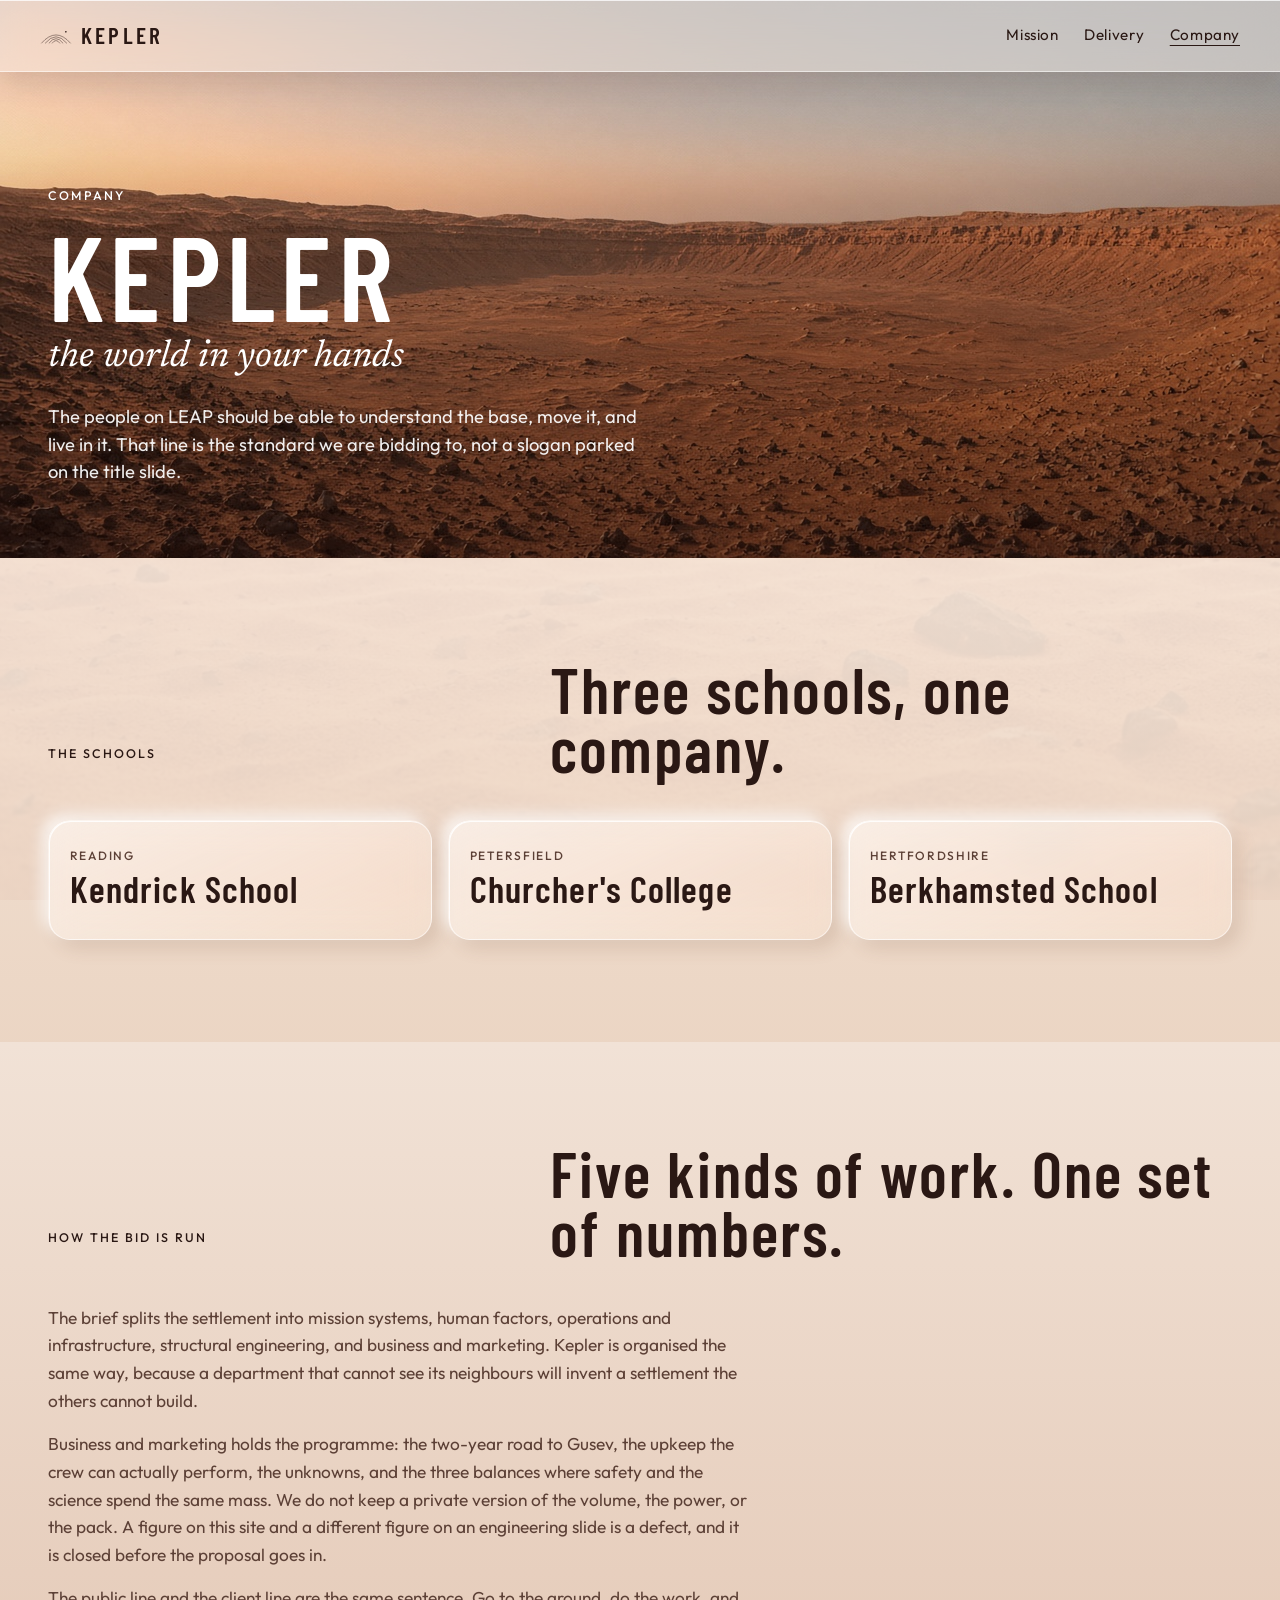
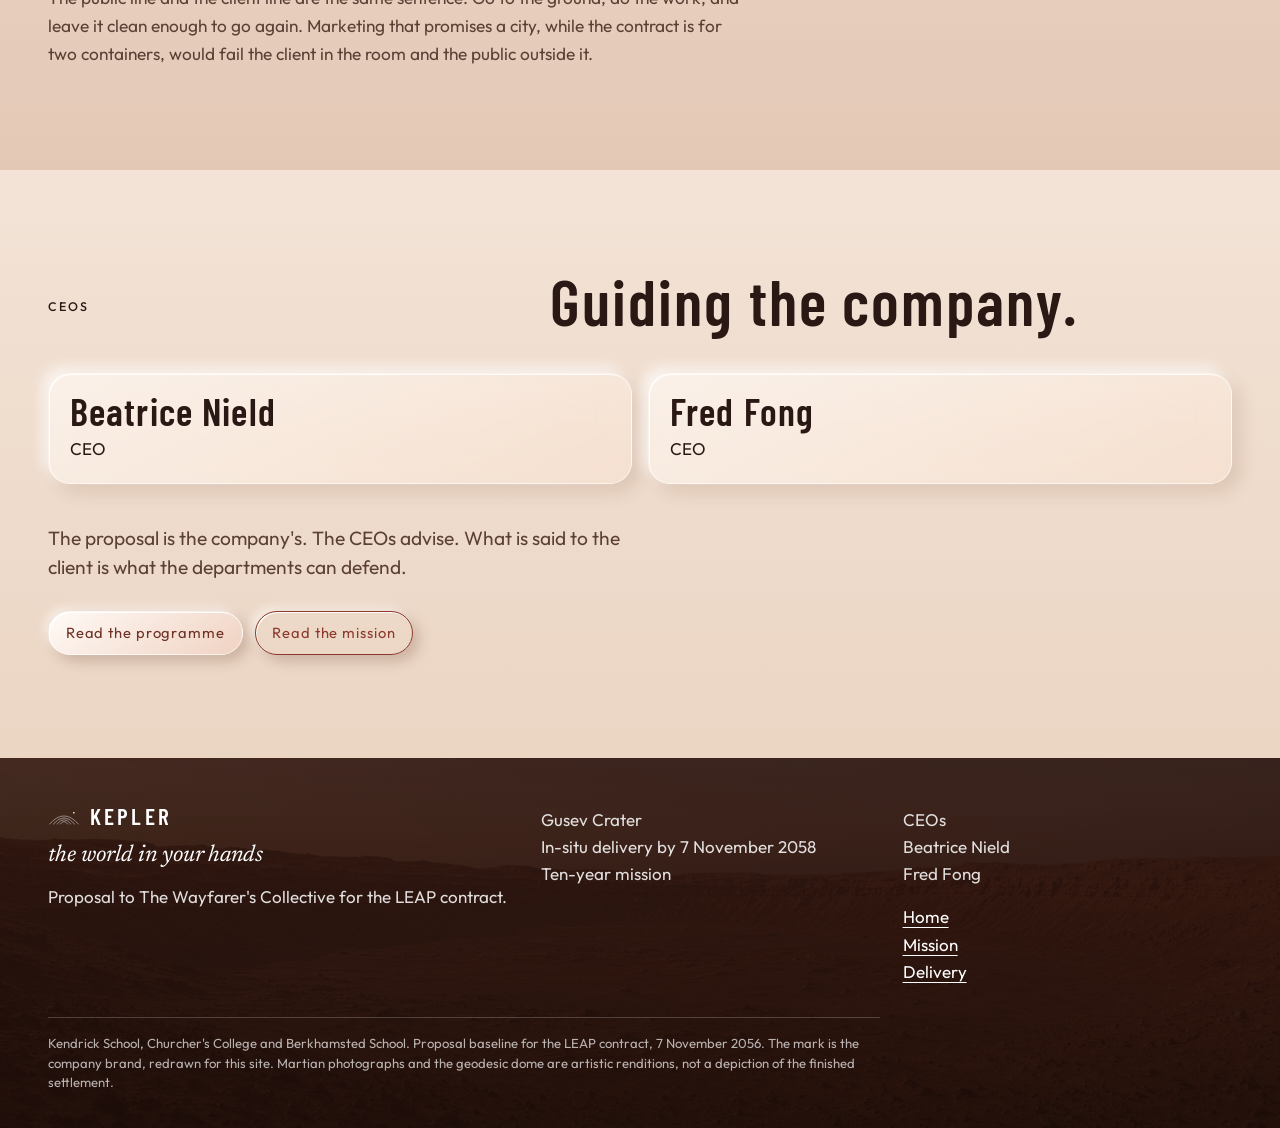
==== company.html @ 8593dd5b "Add the Kepler bid site for the LEAP tender. Gives the company an offline proposal site built around" ====
<!DOCTYPE html>
<html lang="en-GB">
<head>
  <meta charset="utf-8">
  <meta name="viewport" content="width=device-width, initial-scale=1">
  <title>Company — KEPLER</title>
  <meta name="description" content="Kepler is the company of Kendrick School, Churcher's College and Berkhamsted School, bidding for LEAP.">
  <meta name="theme-color" content="#1a4eae">
  <link rel="icon" href="assets/favicon.svg" type="image/svg+xml">
  <link rel="stylesheet" href="css/site.css">
  <link rel="stylesheet" href="css/mars.css">
  <script>document.documentElement.classList.add("js")</script>
</head>
<body>
  <a class="skip" href="#content">Skip to content</a>
  <header class="nav">
    <a class="brand" href="index.html">
      <svg class="mark" viewBox="0 0 120 70" aria-hidden="true">
        <g fill="none" stroke="currentColor" stroke-width="1.7" stroke-linecap="round">
          <path d="M6 64 Q60 2 114 64"/>
          <path d="M20 64 Q60 16 100 64"/>
          <path d="M34 64 Q60 30 86 64"/>
          <path d="M46 64 Q60 44 74 64"/>
        </g>
        <circle cx="97" cy="22" r="3.1" fill="currentColor"/>
      </svg>
      <span class="brand-name">KEPLER</span>
    </a>
    <button class="nav-toggle" type="button" aria-expanded="false" aria-controls="menu">Menu</button>
    <nav class="menu" id="menu" aria-label="Primary">
      <a href="mission.html">Mission</a>
      <a href="delivery.html">Delivery</a>
      <a href="company.html" aria-current="page">Company</a>
    </nav>
  </header>

  <main id="content">
    <section class="sky page-hero">
      <div class="wrap">
        <p class="eyebrow">Company</p>
        <h1>KEPLER</h1>
        <p class="tagline">the world in your hands</p>
        <p class="deck">The people on LEAP should be able to understand the base, move it, and live in it. That line is the standard we are bidding to, not a slogan parked on the title slide.</p>
      </div>
    </section>

    <section class="section">
      <div class="wrap">
        <div class="section-head reveal">
          <p class="eyebrow">The schools</p>
          <h2>Three schools, one company.</h2>
        </div>
        <div class="schools-grid">
          <article class="reveal">
            <p class="kicker">Reading</p>
            <h3>Kendrick School</h3>
          </article>
          <article class="reveal">
            <p class="kicker">Petersfield</p>
            <h3>Churcher's College</h3>
          </article>
          <article class="reveal">
            <p class="kicker">Hertfordshire</p>
            <h3>Berkhamsted School</h3>
          </article>
        </div>
      </div>
    </section>

    <section class="section paper-2">
      <div class="wrap">
        <div class="section-head reveal">
          <p class="eyebrow">How the bid is run</p>
          <h2>Five kinds of work. One set of numbers.</h2>
        </div>
        <div class="prose reveal" style="max-width: 44rem">
          <p>The brief splits the settlement into mission systems, human factors, operations and infrastructure, structural engineering, and business and marketing. Kepler is organised the same way, because a department that cannot see its neighbours will invent a settlement the others cannot build.</p>
          <p>Business and marketing holds the programme: the two-year road to Gusev, the upkeep the crew can actually perform, the unknowns, and the three balances where safety and the science spend the same mass. We do not keep a private version of the volume, the power, or the pack. A figure on this site and a different figure on an engineering slide is a defect, and it is closed before the proposal goes in.</p>
          <p>The public line and the client line are the same sentence. Go to the ground, do the work, and leave it clean enough to go again. Marketing that promises a city, while the contract is for two containers, would fail the client in the room and the public outside it.</p>
        </div>
      </div>
    </section>

    <section class="section">
      <div class="wrap">
        <div class="section-head reveal">
          <p class="eyebrow">CEOs</p>
          <h2>Guiding the company.</h2>
        </div>
        <div class="people">
          <article class="reveal">
            <h3>Beatrice Nield</h3>
            <p>CEO</p>
          </article>
          <article class="reveal">
            <h3>Fred Fong</h3>
            <p>CEO</p>
          </article>
        </div>
        <p class="lede reveal" style="margin-top: 2.5rem; max-width: 38rem">The proposal is the company's. The CEOs advise. What is said to the client is what the departments can defend.</p>
        <div class="hero-actions reveal">
          <a class="btn btn-blue" href="delivery.html">Read the programme</a>
          <a class="btn btn-blue" href="mission.html" style="background: transparent; color: var(--sky-brand); border-color: var(--sky-brand)">Read the mission</a>
        </div>
      </div>
    </section>
  </main>

  <footer class="site-footer">
    <div class="wrap">
      <div class="footer-grid">
        <div>
          <a class="footer-brand" href="index.html">
            <svg class="mark" viewBox="0 0 120 70" aria-hidden="true">
              <g fill="none" stroke="currentColor" stroke-width="1.7" stroke-linecap="round">
                <path d="M6 64 Q60 2 114 64"/>
                <path d="M20 64 Q60 16 100 64"/>
                <path d="M34 64 Q60 30 86 64"/>
                <path d="M46 64 Q60 44 74 64"/>
              </g>
              <circle cx="97" cy="22" r="3.1" fill="currentColor"/>
            </svg>
            <span class="brand-name">KEPLER</span>
          </a>
          <p class="tagline">the world in your hands</p>
          <p>Proposal to The Wayfarer's Collective for the LEAP contract.</p>
        </div>
        <div>
          <p>Gusev Crater<br>In-situ delivery by 7 November 2058<br>Ten-year mission</p>
        </div>
        <div>
          <p>CEOs<br>Beatrice Nield<br>Fred Fong</p>
          <p style="margin-top: 1rem"><a href="index.html">Home</a><br><a href="mission.html">Mission</a><br><a href="delivery.html">Delivery</a></p>
        </div>
      </div>
      <p class="fine">Kendrick School, Churcher's College and Berkhamsted School. Proposal baseline for the LEAP contract, 7 November 2056. The mark is the company brand, redrawn for this site. Martian photographs and the geodesic dome are artistic renditions, not a depiction of the finished settlement.</p>
    </div>
  </footer>
  <script src="js/site.js"></script>
</body>
</html>
---- css/site.css ----
@font-face {
  font-family: "Barlow Condensed";
  font-style: normal;
  font-weight: 500;
  font-display: swap;
  src: url("../assets/fonts/HTxwL3I-JCGChYJ8VI-L6OO_au7B4-Lwz3bWuQ.woff2") format("woff2");
}

@font-face {
  font-family: "Barlow Condensed";
  font-style: normal;
  font-weight: 600;
  font-display: swap;
  src: url("../assets/fonts/HTxwL3I-JCGChYJ8VI-L6OO_au7B4873z3bWuQ.woff2") format("woff2");
}

@font-face {
  font-family: "Newsreader";
  font-style: italic;
  font-weight: 400 500;
  font-display: swap;
  src: url("../assets/fonts/cY9XfjOCX1hbuyalUrK439vogqC9yFZCYg7oRZaLFYYzbA.woff2") format("woff2");
}

@font-face {
  font-family: "Outfit";
  font-style: normal;
  font-weight: 300 600;
  font-display: swap;
  src: url("../assets/fonts/QGYvz_MVcBeNP4NJtEtq.woff2") format("woff2");
}

:root {
  --sky-deep: #143f8f;
  --sky-brand: #1a4eae;
  --ink: #142033;
  --muted: #44566c;
  --paper: #f3f6fb;
  --paper-2: #e7eef8;
  --line: #d4deea;
  --sand: #8d6238;
  --white: #fff;
  --nav: 4.5rem;
  --wide: 74rem;
  --measure: 40rem;
  --gutter: clamp(1.25rem, 4vw, 2.5rem);
}

*,
*::before,
*::after {
  box-sizing: border-box;
}

html {
  scroll-behavior: smooth;
}

body {
  margin: 0;
  background: var(--paper);
  color: var(--ink);
  font-family: "Outfit", "Segoe UI", sans-serif;
  font-weight: 400;
  font-size: 1.0625rem;
  line-height: 1.6;
  text-rendering: optimizeLegibility;
}

body.nav-open {
  overflow: hidden;
}

img,
svg {
  display: block;
  max-width: 100%;
}

a {
  color: inherit;
  text-decoration-thickness: 1px;
  text-underline-offset: 0.22em;
}

a:hover {
  text-decoration: none;
}

:focus-visible {
  outline: 2px solid currentColor;
  outline-offset: 3px;
}

::selection {
  background: var(--sky-brand);
  color: var(--white);
}

.skip {
  position: absolute;
  left: 1rem;
  top: -4rem;
  z-index: 20;
  background: var(--white);
  color: var(--ink);
  padding: 0.6rem 0.9rem;
}

.skip:focus {
  top: 0.8rem;
}

h1,
h2,
h3,
.when,
.num,
.brand-name,
.stat b {
  font-family: "Barlow Condensed", "Arial Narrow", sans-serif;
  font-weight: 600;
  letter-spacing: 0.03em;
  line-height: 0.92;
}

h1,
h2,
h3 {
  margin: 0;
  font-weight: 600;
}

p {
  margin: 0;
}

.wrap {
  width: min(var(--wide), calc(100% - var(--gutter) * 2));
  margin-inline: auto;
}

.measure {
  max-width: var(--measure);
}

.eyebrow {
  margin: 0 0 0.9rem;
  font-size: 0.78rem;
  font-weight: 500;
  letter-spacing: 0.16em;
  text-transform: uppercase;
}

.lede {
  font-size: 1.2rem;
  line-height: 1.5;
  color: var(--muted);
}

.tagline {
  margin: 0.35rem 0 0;
  font-family: "Newsreader", Georgia, serif;
  font-style: italic;
  font-weight: 400;
  letter-spacing: 0;
  line-height: 1.15;
}

.nav {
  position: fixed;
  inset: 0 0 auto;
  z-index: 10;
  display: flex;
  align-items: center;
  justify-content: space-between;
  height: var(--nav);
  padding-inline: var(--gutter);
  color: var(--white);
  transition: background 0.2s ease, color 0.2s ease, border-color 0.2s ease;
}

.nav.is-scrolled {
  color: var(--ink);
  background: rgba(243, 246, 251, 0.94);
  border-bottom: 1px solid var(--line);
  backdrop-filter: blur(14px);
}

.brand {
  display: flex;
  align-items: center;
  gap: 0.55rem;
  text-decoration: none;
  position: relative;
  z-index: 12;
}

.brand-name {
  font-size: 1.45rem;
  letter-spacing: 0.14em;
}

.mark {
  width: 2rem;
  height: auto;
}

.menu {
  display: flex;
  align-items: center;
  gap: 1.6rem;
}

.menu a {
  text-decoration: none;
  font-size: 0.95rem;
  letter-spacing: 0.04em;
}

.menu a[aria-current="page"] {
  text-decoration: underline;
  text-underline-offset: 0.35em;
}

.nav-toggle {
  display: none;
  position: relative;
  z-index: 12;
  border: 1px solid currentColor;
  background: transparent;
  color: inherit;
  font: inherit;
  letter-spacing: 0.12em;
  text-transform: uppercase;
  font-size: 0.72rem;
  padding: 0.45rem 0.7rem;
  cursor: pointer;
}

.sky {
  position: relative;
  color: var(--white);
  background:
    radial-gradient(ellipse 42% 26% at 16% 18%, rgba(255, 255, 255, 0.34), transparent 70%),
    radial-gradient(ellipse 34% 20% at 78% 12%, rgba(255, 255, 255, 0.16), transparent 72%),
    linear-gradient(180deg, rgba(10, 32, 84, 0.42), transparent 7.5rem),
    linear-gradient(180deg, #6d9ae4 0%, #3d74d4 26%, #1e56b8 58%, #1a4eae 80%, #12367e 100%);
  overflow: hidden;
}

.sky .wrap {
  position: relative;
  z-index: 1;
}

.hero {
  min-height: 100vh;
  display: flex;
  flex-direction: column;
  justify-content: flex-end;
  padding: calc(var(--nav) + 8vh) 0 7vh;
}

.page-hero {
  min-height: 62vh;
  display: flex;
  flex-direction: column;
  justify-content: flex-end;
  padding: calc(var(--nav) + 6vh) 0 4.5rem;
}

.hero-mark {
  width: min(9rem, 28vw);
  margin-bottom: 0.8rem;
}

.hero h1,
.page-hero h1 {
  font-size: clamp(4.6rem, 16vw, 10.4rem);
  letter-spacing: 0.045em;
}

.page-hero h1 {
  font-size: clamp(3.6rem, 10vw, 7.4rem);
  max-width: 14ch;
}

.hero .tagline,
.page-hero .tagline {
  font-size: clamp(1.55rem, 3vw, 2.35rem);
  margin-top: 0.4rem;
}

.deck {
  max-width: 38rem;
  margin-top: 1.5rem;
  font-size: 1.15rem;
  line-height: 1.5;
  color: rgba(255, 255, 255, 0.92);
}

.schools {
  margin-top: 2.2rem;
  font-size: 0.82rem;
  letter-spacing: 0.12em;
  text-transform: uppercase;
  color: rgba(255, 255, 255, 0.82);
}

.hero-actions {
  display: flex;
  flex-wrap: wrap;
  gap: 0.75rem;
  margin-top: 1.8rem;
}

.btn {
  display: inline-flex;
  align-items: center;
  min-height: 2.8rem;
  padding: 0.55rem 1.05rem;
  text-decoration: none;
  letter-spacing: 0.06em;
  font-size: 0.92rem;
  border: 1px solid transparent;
}

.btn-white {
  background: var(--white);
  color: var(--sky-brand);
}

.btn-white:hover {
  background: #e7eef8;
}

.btn-ghost {
  border-color: rgba(255, 255, 255, 0.7);
  color: var(--white);
}

.btn-ghost:hover {
  background: rgba(255, 255, 255, 0.1);
}

.btn-blue {
  background: var(--sky-brand);
  color: var(--white);
}

.btn-blue:hover {
  background: var(--sky-deep);
}

.watermark {
  position: absolute;
  right: -8vw;
  bottom: -12vh;
  z-index: 0;
  width: min(58vw, 680px);
  opacity: 0.16;
  pointer-events: none;
}

.band-copy {
  max-width: 40rem;
}

.band-copy h2 {
  max-width: 16ch;
  margin-bottom: 1.1rem;
}

.section {
  padding: clamp(4rem, 8vw, 6.5rem) 0;
}

.section-head {
  display: grid;
  grid-template-columns: minmax(0, 0.8fr) minmax(0, 1.2fr);
  gap: 2rem 3rem;
  align-items: end;
  margin-bottom: 2.6rem;
}

.section h2 {
  font-size: clamp(2.6rem, 5vw, 4.4rem);
}

.split {
  display: grid;
  grid-template-columns: 1fr 1fr;
  gap: 0;
  border-top: 1px solid var(--line);
}

.split article {
  padding: 1.6rem 1.6rem 0.2rem 0;
}

.split article + article {
  padding-left: 1.6rem;
  border-left: 1px solid var(--line);
}

.split h3 {
  font-size: 2rem;
  margin-bottom: 0.7rem;
}

.stats {
  display: grid;
  grid-template-columns: repeat(3, 1fr);
  border-top: 1px solid var(--line);
  border-bottom: 1px solid var(--line);
}

.stat {
  padding: 1.4rem 1.2rem 1.5rem 0;
}

.stat + .stat {
  padding-left: 1.2rem;
  border-left: 1px solid var(--line);
}

.stat b {
  display: block;
  font-size: clamp(3rem, 6vw, 4.6rem);
  color: var(--sky-brand);
  margin-bottom: 0.35rem;
}

.stat span {
  display: block;
  color: var(--muted);
  max-width: 16rem;
}

.promises {
  display: grid;
  grid-template-columns: 1fr 1fr;
  gap: 0 3rem;
}

.promise {
  padding: 1.35rem 0 1.45rem;
  border-top: 1px solid var(--line);
}

.promise h3 {
  font-size: 1.85rem;
  margin-bottom: 0.45rem;
}

.promise p {
  color: var(--muted);
  max-width: 36rem;
}

.band {
  background: var(--sky-deep);
  color: var(--white);
}

.band .lede,
.band p {
  color: rgba(255, 255, 255, 0.88);
}

.band .section-head h2 {
  max-width: none;
}

.link-row {
  display: flex;
  flex-wrap: wrap;
  gap: 1.5rem 2rem;
  margin-top: 1.4rem;
}

.link-row a {
  color: var(--white);
}

.paper-2 {
  background: var(--paper-2);
}

.prose {
  display: grid;
  gap: 1rem;
  color: var(--muted);
  font-size: 1.08rem;
}

.prose strong {
  color: var(--ink);
  font-weight: 500;
}

.blocks {
  display: grid;
  gap: 0;
}

.block {
  display: grid;
  grid-template-columns: 9rem 1fr;
  gap: 1.5rem;
  padding: 1.5rem 0;
  border-top: 1px solid var(--line);
}

.block h3 {
  font-size: 1.7rem;
}

.block p + p {
  margin-top: 0.7rem;
}

.kicker {
  color: var(--sky-brand);
  letter-spacing: 0.14em;
  text-transform: uppercase;
  font-size: 0.75rem;
  font-weight: 500;
  padding-top: 0.35rem;
}

.specs {
  display: grid;
  grid-template-columns: 1fr 1fr;
  gap: 0 2rem;
  margin-top: 1.5rem;
}

.spec {
  display: grid;
  grid-template-columns: 9.5rem 1fr;
  gap: 0.8rem;
  padding: 0.85rem 0;
  border-top: 1px solid rgba(255, 255, 255, 0.22);
  font-size: 0.98rem;
}

.spec b {
  font-weight: 500;
}

.objectives {
  display: grid;
  grid-template-columns: 1fr 1fr;
  gap: 2rem;
}

.objective {
  padding-top: 1.2rem;
  border-top: 1px solid var(--line);
}

.objective .num {
  font-size: 2.4rem;
  color: var(--sky-brand);
}

.objective h3 {
  font-size: 2.1rem;
  margin: 0.4rem 0 0.8rem;
}

.objective p + p {
  margin-top: 0.75rem;
}

.jump {
  display: flex;
  flex-wrap: wrap;
  gap: 0.6rem 1.2rem;
  margin-top: 1.6rem;
}

.jump a {
  color: var(--white);
  letter-spacing: 0.08em;
  text-transform: uppercase;
  font-size: 0.78rem;
  text-decoration: none;
  border-bottom: 1px solid rgba(255, 255, 255, 0.45);
  padding-bottom: 0.15rem;
}

.note {
  margin-top: 1.2rem;
  max-width: 40rem;
  color: var(--sand);
  font-size: 0.98rem;
}

.timeline {
  list-style: none;
  margin: 0;
  padding: 0;
}

.timeline li {
  display: grid;
  grid-template-columns: 8.5rem 1fr;
  gap: 1.2rem;
  padding: 1.5rem 0;
  border-top: 1px solid var(--line);
}

.when {
  font-size: clamp(2.4rem, 4vw, 3.3rem);
  color: var(--sky-brand);
}

.timeline h3 {
  font-size: 2rem;
  margin-bottom: 0.45rem;
}

.timeline p {
  color: var(--muted);
  max-width: 42rem;
}

.tasks {
  display: grid;
  grid-template-columns: 1fr 1fr;
  gap: 0 2.5rem;
}

.tasks article {
  padding: 1.15rem 0;
  border-top: 1px solid var(--line);
}

.tasks h3 {
  font-size: 1.55rem;
  margin-bottom: 0.35rem;
}

.tasks p {
  color: var(--muted);
}

.risks {
  display: grid;
  gap: 0;
}

.risk {
  display: grid;
  grid-template-columns: minmax(0, 0.9fr) minmax(0, 1fr) minmax(0, 1fr);
  gap: 1rem 1.5rem;
  padding: 1.15rem 0;
  border-top: 1px solid var(--line);
}

.risk h3 {
  font-size: 1.55rem;
}

.risk p {
  margin: 0;
  color: var(--muted);
}

.risk span {
  display: block;
  margin-bottom: 0.25rem;
  color: var(--sand);
  font-size: 0.72rem;
  letter-spacing: 0.14em;
  text-transform: uppercase;
}

.balances {
  display: grid;
  gap: 2.2rem;
}

.balance {
  display: grid;
  grid-template-columns: 6rem 1fr;
  gap: 1rem 1.4rem;
  padding-top: 1.4rem;
  border-top: 1px solid var(--line);
}

.balance .num {
  font-size: 3rem;
  color: var(--sky-brand);
}

.kind {
  grid-column: 2;
  margin: 0;
  color: var(--sand);
  letter-spacing: 0.14em;
  text-transform: uppercase;
  font-size: 0.75rem;
}

.balance h3 {
  grid-column: 2;
  font-size: clamp(1.8rem, 3vw, 2.5rem);
  max-width: 22ch;
  margin-bottom: 0.7rem;
}

.balance p:last-child {
  grid-column: 2;
  max-width: 42rem;
  color: var(--muted);
}

.schools-grid {
  display: grid;
  grid-template-columns: repeat(3, 1fr);
  gap: 0;
  border-top: 1px solid var(--line);
}

.schools-grid article {
  padding: 1.4rem 1.4rem 0.4rem 0;
}

.schools-grid article + article {
  padding-left: 1.4rem;
  border-left: 1px solid var(--line);
}

.schools-grid h3 {
  font-size: 2.3rem;
  margin: 0.4rem 0 0.7rem;
}

.schools-grid p {
  color: var(--muted);
}

.people {
  display: grid;
  grid-template-columns: 1fr 1fr;
  gap: 1.5rem 2rem;
  border-top: 1px solid var(--line);
}

.people article {
  padding-top: 1.2rem;
}

.people h3 {
  font-size: 2.4rem;
  margin-bottom: 0.35rem;
}

.refs {
  list-style: none;
  margin: 0;
  padding: 0;
  color: var(--muted);
  font-size: 0.95rem;
}

.refs li {
  padding: 0.75rem 0;
  border-top: 1px solid var(--line);
}

.site-footer {
  background: var(--sky-deep);
  color: rgba(255, 255, 255, 0.86);
  padding: 3rem 0 2.2rem;
}

.footer-brand {
  display: flex;
  align-items: center;
  gap: 0.6rem;
  color: var(--white);
  text-decoration: none;
  margin-bottom: 1rem;
}

.footer-grid {
  display: grid;
  grid-template-columns: 1.4fr 1fr 1fr;
  gap: 1.5rem 2rem;
}

.site-footer .tagline {
  color: var(--white);
  font-size: 1.45rem;
  margin-bottom: 0.8rem;
}

.site-footer a {
  color: var(--white);
}

.fine {
  margin-top: 2rem;
  padding-top: 1rem;
  border-top: 1px solid rgba(255, 255, 255, 0.2);
  font-size: 0.82rem;
  line-height: 1.5;
  color: rgba(255, 255, 255, 0.68);
  max-width: 52rem;
}

.js .reveal {
  opacity: 0;
  transform: translateY(12px);
  transition: opacity 0.6s ease, transform 0.6s ease;
}

.js .reveal.is-in {
  opacity: 1;
  transform: none;
}

@media (max-width: 900px) {
  .section-head,
  .split,
  .stats,
  .promises,
  .objectives,
  .tasks,
  .risk,
  .schools-grid,
  .people,
  .footer-grid,
  .specs,
  .block,
  .balance,
  .timeline li {
    grid-template-columns: 1fr;
  }

  .split article + article,
  .stat + .stat,
  .schools-grid article + article {
    border-left: 0;
    padding-left: 0;
  }

  .kind,
  .balance h3,
  .balance p:last-child {
    grid-column: 1;
  }

  .balance {
    gap: 0.4rem;
  }
}

@media (max-width: 760px) {
  .nav-toggle {
    display: inline-flex;
  }

  .menu {
    position: fixed;
    inset: 0;
    z-index: 11;
    display: flex;
    flex-direction: column;
    justify-content: flex-end;
    gap: 0.4rem;
    padding: 2rem var(--gutter) 12vh;
    background: #12367e;
    transform: translateY(-102%);
  }

  body.nav-open .menu {
    transform: none;
  }

  .menu a {
    font-family: "Barlow Condensed", sans-serif;
    font-size: 3.2rem;
    font-weight: 600;
    letter-spacing: 0.04em;
    color: var(--white);
  }

  .hero,
  .page-hero {
    min-height: 92vh;
  }

  .stats,
  .promises,
  .objectives,
  .tasks,
  .schools-grid {
    grid-template-columns: 1fr;
  }
}

@media (prefers-reduced-motion: reduce) {
  html {
    scroll-behavior: auto;
  }

  .js .reveal,
  .menu {
    opacity: 1;
    transform: none;
    transition: none;
  }
}

@media print {
  .nav,
  .hero-actions,
  .jump,
  .watermark {
    display: none;
  }

  .sky {
    background: white;
    color: black;
    min-height: 0;
  }

  .hero,
  .page-hero {
    min-height: 0;
    padding: 1rem 0;
  }

  .deck,
  .schools,
  .stat b,
  .when,
  .num,
  .kicker {
    color: black;
  }

  body {
    background: white;
  }
}
---- css/mars.css ----
:root {
  --ink: #2a1814;
  --muted: #5c4036;
  --paper: #f3e4d8;
  --paper-2: #ead3c3;
  --line: rgba(90, 48, 32, 0.16);
  --sand: #8a4a32;
  --sky-brand: #8d3a2c;
  --sky-deep: #3a2018;
  --white: #fff;
}

body {
  color: var(--ink);
  background-color: #e7d2c2;
  background-image: linear-gradient(180deg, rgba(255, 244, 236, 0.55), rgba(232, 208, 190, 0.72)),
    url("../assets/mars-dust.jpg");
  background-size: cover;
  background-attachment: fixed;
}

.nav {
  color: #2a1814;
  background: rgba(255, 246, 240, 0.46);
  border-bottom: 1px solid rgba(255, 255, 255, 0.55);
  backdrop-filter: blur(18px) saturate(1.35);
  box-shadow:
    0 10px 28px rgba(80, 36, 18, 0.12),
    inset 0 1px 0 rgba(255, 255, 255, 0.75);
}

.nav.is-scrolled {
  color: #2a1814;
  background: rgba(255, 246, 240, 0.72);
}

.sky.hero,
.sky.page-hero {
  background:
    linear-gradient(180deg, rgba(255, 236, 220, 0.18) 0%, rgba(40, 16, 10, 0.05) 28%, rgba(32, 12, 8, 0.55) 100%),
    url("../assets/mars-plain.jpg") center 42% / cover no-repeat;
}

.sky.hero {
  background:
    linear-gradient(100deg, rgba(32, 12, 8, 0.78) 0%, rgba(32, 12, 8, 0.42) 34%, rgba(32, 12, 8, 0.08) 58%),
    url("../assets/mars-dome.jpg") 72% center / cover no-repeat;
}

.sky.hero .hero-grid {
  max-width: var(--wide);
}

.hero-grid > div {
  max-width: 34rem;
}

.glass-dome {
  margin: 1.4rem 0 0;
  max-width: 15rem;
  padding: 0.7rem 0.75rem 0.6rem;
  border-radius: 32px;
  background: linear-gradient(160deg, rgba(42, 16, 10, 0.42), rgba(255, 228, 206, 0.12));
  border: 1px solid rgba(255, 255, 255, 0.48);
  backdrop-filter: blur(18px) saturate(1.45);
  box-shadow:
    16px 18px 40px rgba(40, 12, 8, 0.32),
    -8px -8px 22px rgba(255, 214, 186, 0.16),
    inset 1px 1px 0 rgba(255, 255, 255, 0.55);
}

.glass-dome img {
  width: 100%;
  height: auto;
}

.glass-dome figcaption,
.frame figcaption {
  margin-top: 0.55rem;
  font-size: 0.78rem;
  letter-spacing: 0.08em;
  text-transform: uppercase;
}

.glass-dome figcaption {
  color: rgba(255, 248, 242, 0.88);
}

.section {
  background: linear-gradient(180deg, rgba(246, 232, 220, 0.78), rgba(236, 214, 196, 0.84));
}

.paper-2 {
  background: linear-gradient(180deg, rgba(255, 248, 242, 0.42), rgba(226, 196, 176, 0.72));
}

.band {
  background:
    linear-gradient(90deg, rgba(42, 18, 12, 0.78), rgba(42, 18, 12, 0.42)),
    url("../assets/mars-dust.jpg") center / cover no-repeat;
}

.band-copy {
  padding: 1.6rem 1.5rem 1.4rem;
  border-radius: 28px;
  background: rgba(255, 248, 242, 0.12);
  border: 1px solid rgba(255, 255, 255, 0.34);
  backdrop-filter: blur(16px) saturate(1.3);
  box-shadow:
    14px 16px 36px rgba(30, 10, 6, 0.28),
    inset 1px 1px 0 rgba(255, 255, 255, 0.4);
}

.stats,
.promises,
.split,
.tasks,
.objectives,
.schools-grid,
.people,
.specs {
  gap: 1rem;
  border: 0;
}

.stat,
.stat + .stat,
.promise,
.split article,
.split article + article,
.tasks article,
.objective,
.schools-grid article,
.schools-grid article + article,
.people article,
.block,
.timeline li,
.risk,
.balance,
.refs li {
  border: 1px solid rgba(255, 255, 255, 0.55);
  border-radius: 22px;
  background: linear-gradient(155deg, rgba(255, 252, 249, 0.62), rgba(255, 236, 224, 0.28));
  backdrop-filter: blur(14px) saturate(1.2);
  box-shadow:
    8px 8px 18px rgba(120, 72, 48, 0.16),
    -6px -6px 14px rgba(255, 255, 255, 0.72),
    inset 1px 1px 0 rgba(255, 255, 255, 0.85);
}

.stat,
.promise,
.split article,
.tasks article,
.objective,
.schools-grid article,
.people article {
  padding: 1.25rem 1.3rem 1.35rem;
}

.stat + .stat,
.split article + article,
.schools-grid article + article {
  padding-left: 1.3rem;
  border-left: 1px solid rgba(255, 255, 255, 0.55);
}

.timeline li,
.risk,
.balance,
.block,
.refs li {
  padding: 1.15rem 1.2rem;
  margin-bottom: 0.85rem;
}

.specs .spec {
  border: 0;
  border-radius: 16px;
  background: rgba(255, 248, 242, 0.12);
  padding: 0.85rem 0.9rem;
  box-shadow: inset 1px 1px 0 rgba(255, 255, 255, 0.28);
}

.btn {
  border-radius: 999px;
  border: 1px solid rgba(255, 255, 255, 0.55);
}

.btn-white,
.btn-blue {
  background: linear-gradient(145deg, #fffaf6, #f0d2c2);
  color: #6e3226;
  box-shadow:
    6px 6px 14px rgba(80, 36, 18, 0.22),
    -4px -4px 10px rgba(255, 255, 255, 0.55),
    inset 1px 1px 0 #fff;
}

.btn-white:hover,
.btn-blue:hover {
  background: linear-gradient(145deg, #fff, #e7c3b0);
}

.btn-ghost {
  background: rgba(255, 248, 242, 0.12);
  color: #fff;
  box-shadow:
    6px 6px 16px rgba(30, 8, 4, 0.28),
    inset 1px 1px 0 rgba(255, 255, 255, 0.4);
}

.shell-grid {
  display: grid;
  grid-template-columns: minmax(0, 1.15fr) minmax(0, 0.85fr);
  gap: 2rem 2.5rem;
  align-items: center;
}

.frame {
  margin: 0;
  padding: 0.75rem;
  border-radius: 30px;
  background: linear-gradient(150deg, rgba(255, 252, 249, 0.82), rgba(236, 208, 188, 0.5));
  border: 1px solid rgba(255, 255, 255, 0.7);
  box-shadow:
    12px 14px 28px rgba(110, 64, 40, 0.2),
    -8px -8px 18px rgba(255, 255, 255, 0.75),
    inset 1px 1px 0 #fff;
}

.frame img {
  width: 100%;
  height: auto;
  aspect-ratio: 16 / 10;
  object-fit: cover;
  border-radius: 22px;
}

.frame figcaption {
  color: #5c4036;
  letter-spacing: 0.02em;
  text-transform: none;
  font-size: 0.92rem;
  line-height: 1.45;
}

.dome-inline {
  width: min(100%, 16rem);
  margin-top: 1.2rem;
  padding: 0.6rem 0.8rem 0.4rem;
  border-radius: 24px;
  background: linear-gradient(160deg, rgba(255, 252, 249, 0.7), rgba(232, 196, 176, 0.35));
  box-shadow:
    8px 8px 16px rgba(120, 72, 48, 0.16),
    -5px -5px 12px rgba(255, 255, 255, 0.8),
    inset 1px 1px 0 #fff;
}

.dome-inline img {
  width: 100%;
  height: auto;
  filter: invert(22%) sepia(18%) saturate(1200%) hue-rotate(330deg);
}

.site-footer {
  background:
    linear-gradient(180deg, rgba(42, 18, 12, 0.88), rgba(28, 12, 8, 0.94)),
    url("../assets/mars-plain.jpg") center / cover;
}

@media (max-width: 900px) {
  .hero-grid,
  .shell-grid {
    grid-template-columns: 1fr;
  }
}

@media (max-width: 760px) {
  .menu {
    background: rgba(42, 18, 12, 0.9);
    backdrop-filter: blur(18px) saturate(1.2);
  }
}

@media print {
  .sky.hero,
  .sky.page-hero,
  .band,
  body {
    background: white;
  }
}
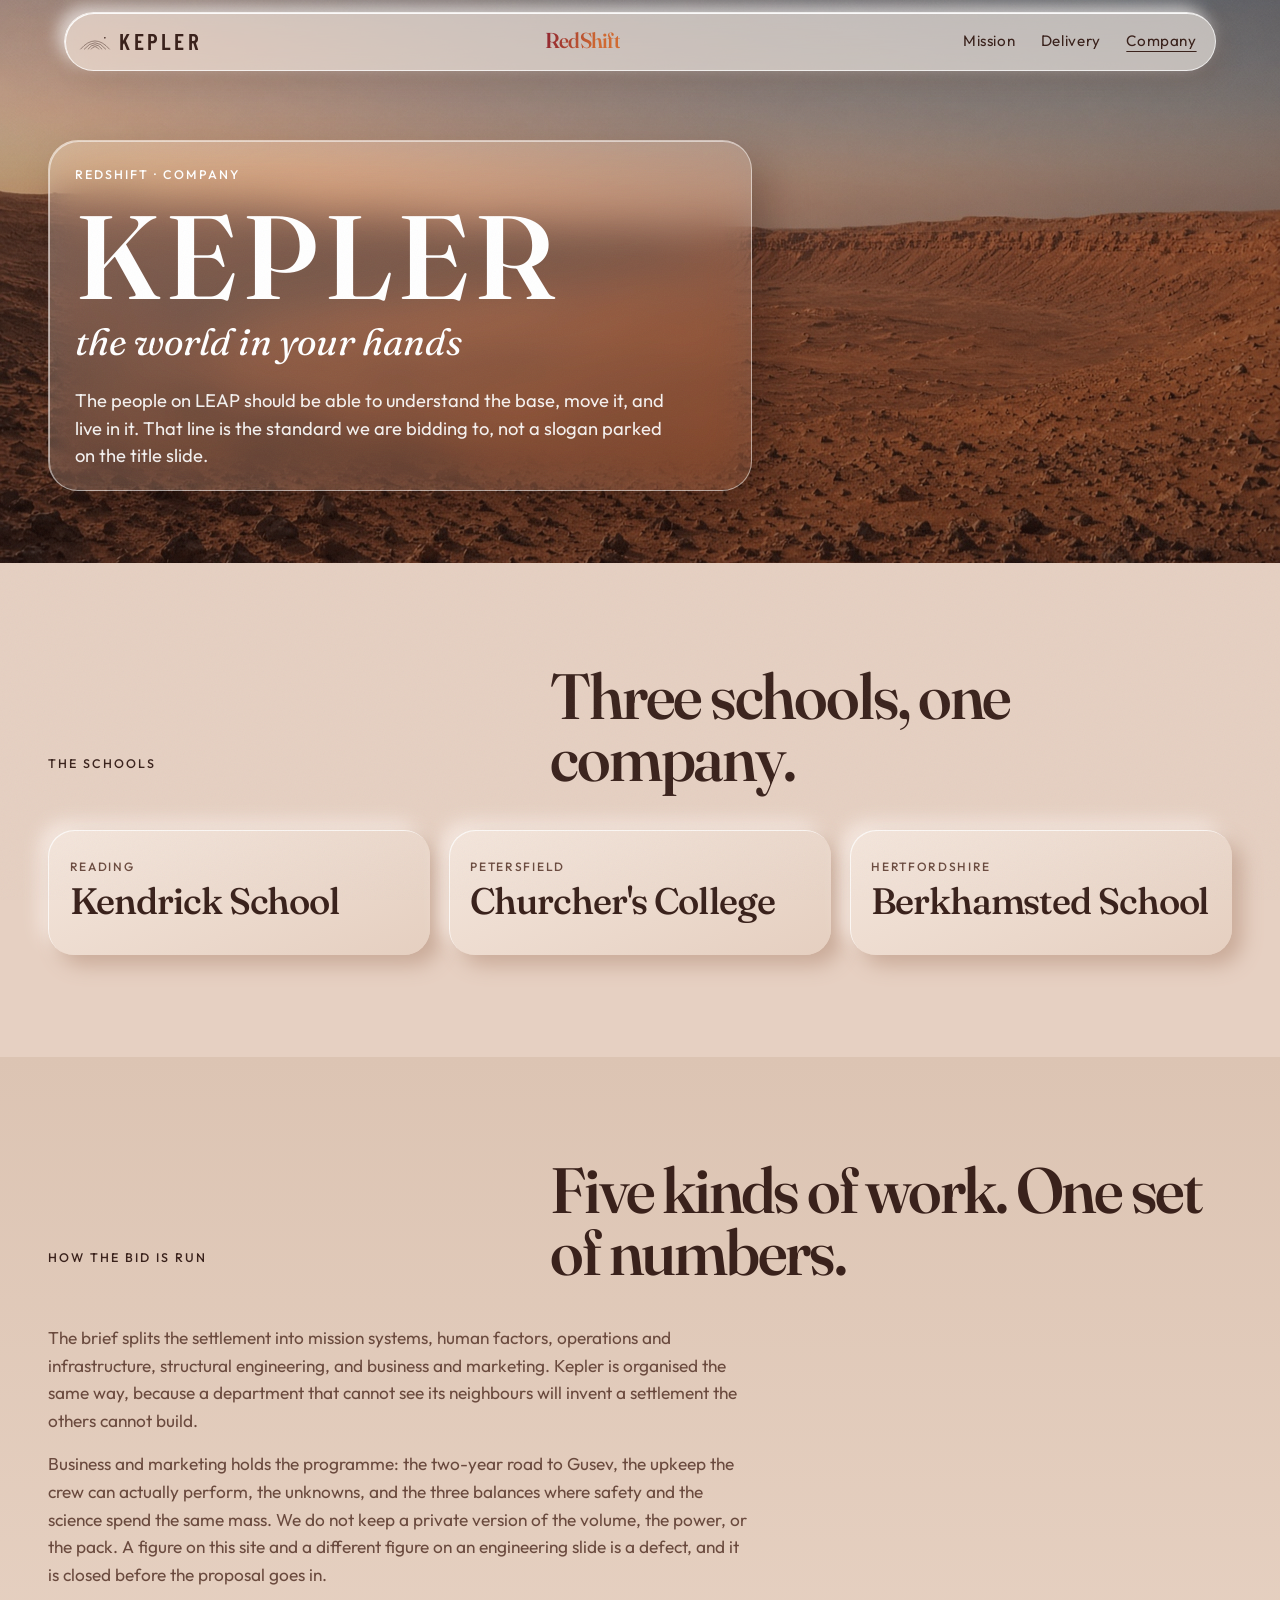
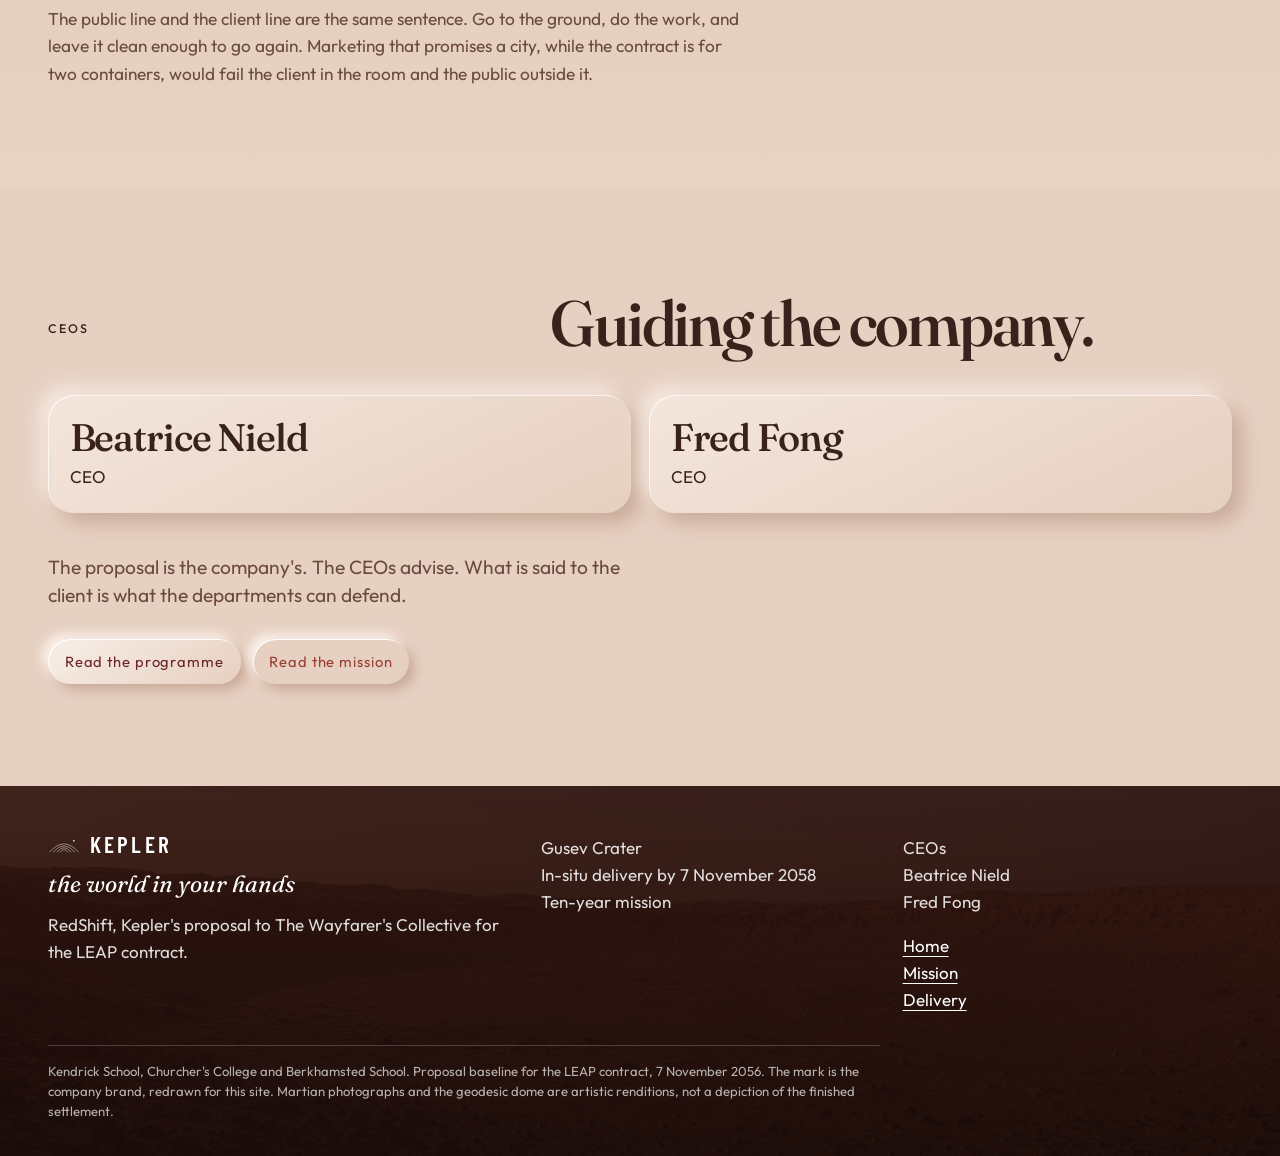
==== commit 96c502c2: "Name the settlement RedShift and let the page answer the light. The wordmark, the spectrum, and the " ====
--- a/company.html
+++ b/company.html
@@ -3,7 +3,7 @@
 <head>
   <meta charset="utf-8">
   <meta name="viewport" content="width=device-width, initial-scale=1">
-  <title>Company — KEPLER</title>
+  <title>Company — RedShift</title>
   <meta name="description" content="Kepler is the company of Kendrick School, Churcher's College and Berkhamsted School, bidding for LEAP.">
   <meta name="theme-color" content="#1a4eae">
   <link rel="icon" href="assets/favicon.svg" type="image/svg+xml">
@@ -26,6 +26,7 @@
       </svg>
       <span class="brand-name">KEPLER</span>
     </a>
+    <span class="project-name">RedShift</span>
     <button class="nav-toggle" type="button" aria-expanded="false" aria-controls="menu">Menu</button>
     <nav class="menu" id="menu" aria-label="Primary">
       <a href="mission.html">Mission</a>
@@ -37,7 +38,7 @@
   <main id="content">
     <section class="sky page-hero">
       <div class="wrap">
-        <p class="eyebrow">Company</p>
+        <p class="eyebrow">RedShift · Company</p>
         <h1>KEPLER</h1>
         <p class="tagline">the world in your hands</p>
         <p class="deck">The people on LEAP should be able to understand the base, move it, and live in it. That line is the standard we are bidding to, not a slogan parked on the title slide.</p>
@@ -123,7 +124,7 @@
             <span class="brand-name">KEPLER</span>
           </a>
           <p class="tagline">the world in your hands</p>
-          <p>Proposal to The Wayfarer's Collective for the LEAP contract.</p>
+          <p>RedShift, Kepler's proposal to The Wayfarer's Collective for the LEAP contract.</p>
         </div>
         <div>
           <p>Gusev Crater<br>In-situ delivery by 7 November 2058<br>Ten-year mission</p>
--- a/css/mars.css
+++ b/css/mars.css
@@ -1,114 +1,212 @@
 :root {
-  --ink: #2a1814;
-  --muted: #5c4036;
-  --paper: #f3e4d8;
-  --paper-2: #ead3c3;
-  --line: rgba(90, 48, 32, 0.16);
-  --sand: #8a4a32;
-  --sky-brand: #8d3a2c;
-  --sky-deep: #3a2018;
+  --ink: #3a221c;
+  --muted: #6a4a3e;
+  --paper: #e6d0c2;
+  --paper-2: #dcc3b2;
+  --line: transparent;
+  --sand: #9a3d32;
+  --sky-brand: #9a3d32;
+  --sky-deep: #6e242c;
+  --clay: #e6d0c2;
+  --clay-hi: #f7ebe3;
+  --clay-lo: #c9aa98;
   --white: #fff;
+  --nav: 5.4rem;
 }
 
 body {
   color: var(--ink);
-  background-color: #e7d2c2;
-  background-image: linear-gradient(180deg, rgba(255, 244, 236, 0.55), rgba(232, 208, 190, 0.72)),
-    url("../assets/mars-dust.jpg");
-  background-size: cover;
-  background-attachment: fixed;
+  background: var(--clay);
 }
 
 .nav {
-  color: #2a1814;
-  background: rgba(255, 246, 240, 0.46);
-  border-bottom: 1px solid rgba(255, 255, 255, 0.55);
-  backdrop-filter: blur(18px) saturate(1.35);
-  box-shadow:
-    0 10px 28px rgba(80, 36, 18, 0.12),
-    inset 0 1px 0 rgba(255, 255, 255, 0.75);
+  top: 0.75rem;
+  left: 0;
+  right: 0;
+  width: min(72rem, calc(100% - 1.4rem));
+  height: 3.7rem;
+  margin-inline: auto;
+  padding-inline: 0.85rem 1.15rem;
+  color: var(--ink);
+  border: 1px solid rgba(255, 255, 255, 0.72);
+  border-radius: 999px;
+  background: rgba(255, 248, 242, 0.58);
+  backdrop-filter: blur(22px) saturate(1.5);
+  box-shadow:
+    8px 10px 22px rgba(120, 72, 48, 0.16),
+    -6px -6px 16px rgba(255, 255, 255, 0.65),
+    inset 1px 1px 0 rgba(255, 255, 255, 0.9);
 }
 
 .nav.is-scrolled {
-  color: #2a1814;
-  background: rgba(255, 246, 240, 0.72);
-}
-
-.sky.hero,
+  color: var(--ink);
+  background: rgba(255, 248, 242, 0.78);
+}
+
+.project-name {
+  font-family: "Barlow Condensed", "Arial Narrow", sans-serif;
+  font-size: 1.35rem;
+  font-weight: 600;
+  letter-spacing: 0.08em;
+  background: linear-gradient(100deg, #8f2430, #d06a32 70%);
+  -webkit-background-clip: text;
+  background-clip: text;
+  color: transparent;
+}
+
+.sky.hero {
+  display: block;
+  min-height: 100vh;
+  padding: 0;
+  color: var(--ink);
+  background: var(--clay);
+  overflow: hidden;
+}
+
+.hero-stage {
+  display: grid;
+  grid-template-columns: minmax(22rem, 0.9fr) 1.2fr;
+  min-height: 100vh;
+}
+
+.hero-panel {
+  display: flex;
+  flex-direction: column;
+  justify-content: flex-end;
+  padding: calc(var(--nav) + 1.5rem) clamp(1.4rem, 4vw, 3.2rem) 3.2rem;
+  background:
+    radial-gradient(ellipse 80% 50% at 0% 100%, rgba(214, 120, 72, 0.18), transparent 60%),
+    linear-gradient(160deg, #f3e3d8, #e4ccbe);
+  box-shadow: inset -12px 0 24px rgba(120, 72, 48, 0.06);
+}
+
+.hero-panel h1 {
+  font-size: clamp(4.6rem, 8vw, 8rem);
+  font-weight: var(--word-weight, 560);
+  font-variation-settings: "opsz" 144, "SOFT" 40, "WONK" 1;
+  letter-spacing: -0.045em;
+  line-height: 0.86;
+  background: linear-gradient(
+    102deg,
+    hsl(calc(6 + var(--shift, 0.2) * 32), 68%, 34%) 0%,
+    hsl(calc(16 + var(--shift, 0.2) * 36), 70%, 46%) 52%,
+    hsl(calc(32 + var(--shift, 0.2) * 28), 72%, 62%) 100%
+  );
+  -webkit-background-clip: text;
+  background-clip: text;
+  color: transparent;
+}
+
+.hero-panel .tagline {
+  color: #7a3b32;
+  font-size: clamp(1.45rem, 2.4vw, 2.05rem);
+}
+
+.hero-panel .deck {
+  max-width: 34rem;
+  margin-top: 1.1rem;
+  color: #5c4036;
+}
+
+.hero-panel .schools {
+  margin-top: 1.5rem;
+  color: #7a5a4c;
+}
+
+.hero-panel .eyebrow {
+  color: #8a4e42;
+}
+
+.hero-photo {
+  position: relative;
+  min-height: 100vh;
+  background: #c47a58;
+}
+
+.hero-photo > img {
+  position: absolute;
+  inset: 0;
+  width: 100%;
+  height: 100%;
+  object-fit: cover;
+  object-position: 62% center;
+}
+
+.glass-dome {
+  position: absolute;
+  left: 1.1rem;
+  bottom: 1.1rem;
+  z-index: 1;
+  width: min(15rem, 42%);
+  margin: 0;
+  padding: 0.7rem 0.75rem 0.55rem;
+  border-radius: 26px;
+  background: linear-gradient(160deg, rgba(255, 250, 246, 0.34), rgba(255, 228, 210, 0.1));
+  border: 1px solid rgba(255, 255, 255, 0.55);
+  backdrop-filter: blur(18px) saturate(1.45);
+  box-shadow:
+    12px 16px 32px rgba(40, 12, 8, 0.28),
+    inset 1px 1px 0 rgba(255, 255, 255, 0.7);
+}
+
+.glass-dome img,
+.glass-dome svg {
+  width: 100%;
+  height: auto;
+}
+
+.glass-dome figcaption {
+  margin-top: 0.35rem;
+  color: rgba(255, 248, 242, 0.92);
+  font-size: 0.72rem;
+  letter-spacing: 0.12em;
+  text-transform: uppercase;
+}
+
 .sky.page-hero {
   background:
-    linear-gradient(180deg, rgba(255, 236, 220, 0.18) 0%, rgba(40, 16, 10, 0.05) 28%, rgba(32, 12, 8, 0.55) 100%),
-    url("../assets/mars-plain.jpg") center 42% / cover no-repeat;
-}
-
-.sky.hero {
-  background:
-    linear-gradient(100deg, rgba(32, 12, 8, 0.78) 0%, rgba(32, 12, 8, 0.42) 34%, rgba(32, 12, 8, 0.08) 58%),
-    url("../assets/mars-dome.jpg") 72% center / cover no-repeat;
-}
-
-.sky.hero .hero-grid {
-  max-width: var(--wide);
-}
-
-.hero-grid > div {
-  max-width: 34rem;
-}
-
-.glass-dome {
-  margin: 1.4rem 0 0;
-  max-width: 15rem;
-  padding: 0.7rem 0.75rem 0.6rem;
-  border-radius: 32px;
-  background: linear-gradient(160deg, rgba(42, 16, 10, 0.42), rgba(255, 228, 206, 0.12));
+    linear-gradient(180deg, rgba(36, 14, 10, 0.25), rgba(36, 14, 10, 0.45)),
+    url("../assets/mars-plain.jpg") center 40% / cover no-repeat;
+}
+
+.page-hero .wrap {
+  max-width: 44rem;
+  margin-left: max(var(--gutter), calc((100% - var(--wide)) / 2));
+  margin-right: auto;
+  padding: 1.5rem 1.6rem 1.25rem;
+  border-radius: 30px;
+  background: linear-gradient(160deg, rgba(255, 250, 246, 0.28), rgba(255, 230, 214, 0.1));
   border: 1px solid rgba(255, 255, 255, 0.48);
-  backdrop-filter: blur(18px) saturate(1.45);
-  box-shadow:
-    16px 18px 40px rgba(40, 12, 8, 0.32),
-    -8px -8px 22px rgba(255, 214, 186, 0.16),
+  backdrop-filter: blur(20px) saturate(1.4);
+  box-shadow:
+    16px 20px 40px rgba(30, 10, 6, 0.28),
     inset 1px 1px 0 rgba(255, 255, 255, 0.55);
 }
 
-.glass-dome img {
-  width: 100%;
-  height: auto;
-}
-
-.glass-dome figcaption,
-.frame figcaption {
-  margin-top: 0.55rem;
-  font-size: 0.78rem;
-  letter-spacing: 0.08em;
-  text-transform: uppercase;
-}
-
-.glass-dome figcaption {
-  color: rgba(255, 248, 242, 0.88);
-}
-
 .section {
-  background: linear-gradient(180deg, rgba(246, 232, 220, 0.78), rgba(236, 214, 196, 0.84));
+  background: transparent;
 }
 
 .paper-2 {
-  background: linear-gradient(180deg, rgba(255, 248, 242, 0.42), rgba(226, 196, 176, 0.72));
+  background: linear-gradient(180deg, #dcc4b3, #e8d3c4);
 }
 
 .band {
   background:
-    linear-gradient(90deg, rgba(42, 18, 12, 0.78), rgba(42, 18, 12, 0.42)),
+    linear-gradient(100deg, rgba(42, 16, 12, 0.62), rgba(42, 16, 12, 0.28)),
     url("../assets/mars-dust.jpg") center / cover no-repeat;
 }
 
 .band-copy {
-  padding: 1.6rem 1.5rem 1.4rem;
-  border-radius: 28px;
-  background: rgba(255, 248, 242, 0.12);
-  border: 1px solid rgba(255, 255, 255, 0.34);
-  backdrop-filter: blur(16px) saturate(1.3);
-  box-shadow:
-    14px 16px 36px rgba(30, 10, 6, 0.28),
-    inset 1px 1px 0 rgba(255, 255, 255, 0.4);
+  max-width: 38rem;
+  padding: 1.8rem 1.7rem 1.5rem;
+  border-radius: 32px;
+  background: linear-gradient(165deg, rgba(255, 250, 246, 0.22), rgba(255, 236, 220, 0.06));
+  border: 1px solid rgba(255, 255, 255, 0.42);
+  backdrop-filter: blur(22px) saturate(1.45);
+  box-shadow:
+    18px 22px 44px rgba(20, 8, 4, 0.32),
+    inset 1px 1px 0 rgba(255, 255, 255, 0.5);
 }
 
 .stats,
@@ -119,7 +217,7 @@
 .schools-grid,
 .people,
 .specs {
-  gap: 1rem;
+  gap: 1.15rem;
   border: 0;
 }
 
@@ -138,14 +236,13 @@
 .risk,
 .balance,
 .refs li {
-  border: 1px solid rgba(255, 255, 255, 0.55);
-  border-radius: 22px;
-  background: linear-gradient(155deg, rgba(255, 252, 249, 0.62), rgba(255, 236, 224, 0.28));
-  backdrop-filter: blur(14px) saturate(1.2);
-  box-shadow:
-    8px 8px 18px rgba(120, 72, 48, 0.16),
-    -6px -6px 14px rgba(255, 255, 255, 0.72),
-    inset 1px 1px 0 rgba(255, 255, 255, 0.85);
+  border: 0;
+  border-radius: 26px;
+  background: linear-gradient(155deg, #f4e6dc, #e5cfc0);
+  box-shadow:
+    10px 10px 20px var(--clay-lo),
+    -8px -8px 18px var(--clay-hi),
+    inset 1px 1px 0 rgba(255, 255, 255, 0.75);
 }
 
 .stat,
@@ -155,14 +252,13 @@
 .objective,
 .schools-grid article,
 .people article {
-  padding: 1.25rem 1.3rem 1.35rem;
+  padding: 1.35rem 1.35rem 1.4rem;
 }
 
 .stat + .stat,
 .split article + article,
 .schools-grid article + article {
-  padding-left: 1.3rem;
-  border-left: 1px solid rgba(255, 255, 255, 0.55);
+  padding-left: 1.35rem;
 }
 
 .timeline li,
@@ -170,63 +266,73 @@
 .balance,
 .block,
 .refs li {
-  padding: 1.15rem 1.2rem;
-  margin-bottom: 0.85rem;
+  padding: 1.2rem 1.25rem;
+  margin-bottom: 0.95rem;
 }
 
 .specs .spec {
   border: 0;
-  border-radius: 16px;
-  background: rgba(255, 248, 242, 0.12);
-  padding: 0.85rem 0.9rem;
-  box-shadow: inset 1px 1px 0 rgba(255, 255, 255, 0.28);
+  border-radius: 18px;
+  background: rgba(255, 248, 242, 0.14);
+  padding: 0.9rem 1rem;
+  box-shadow:
+    inset 4px 4px 10px rgba(40, 16, 10, 0.18),
+    inset -3px -3px 8px rgba(255, 255, 255, 0.2);
 }
 
 .btn {
+  border: 0;
   border-radius: 999px;
-  border: 1px solid rgba(255, 255, 255, 0.55);
-}
-
+}
+
+.hero-panel .btn-white,
+.hero-panel .btn-ghost,
 .btn-white,
 .btn-blue {
-  background: linear-gradient(145deg, #fffaf6, #f0d2c2);
-  color: #6e3226;
-  box-shadow:
-    6px 6px 14px rgba(80, 36, 18, 0.22),
-    -4px -4px 10px rgba(255, 255, 255, 0.55),
+  color: #6e242c;
+  background: linear-gradient(145deg, #f8efe8, #e7cfc0);
+  box-shadow:
+    6px 6px 12px #c9aa98,
+    -5px -5px 12px #fff6ef,
     inset 1px 1px 0 #fff;
 }
 
 .btn-white:hover,
-.btn-blue:hover {
-  background: linear-gradient(145deg, #fff, #e7c3b0);
-}
-
-.btn-ghost {
-  background: rgba(255, 248, 242, 0.12);
-  color: #fff;
-  box-shadow:
-    6px 6px 16px rgba(30, 8, 4, 0.28),
-    inset 1px 1px 0 rgba(255, 255, 255, 0.4);
+.btn-blue:hover,
+.hero-panel .btn-ghost:hover {
+  background: linear-gradient(145deg, #fff, #efd5c6);
+}
+
+.hero-panel .btn-ghost {
+  color: #6e242c;
 }
 
 .shell-grid {
   display: grid;
-  grid-template-columns: minmax(0, 1.15fr) minmax(0, 0.85fr);
-  gap: 2rem 2.5rem;
-  align-items: center;
+  grid-template-columns: minmax(0, 1.2fr) minmax(0, 0.8fr);
+  gap: 1.6rem;
+  align-items: stretch;
+}
+
+.shell-grid > div {
+  padding: 1.6rem 1.5rem;
+  border-radius: 28px;
+  background: linear-gradient(160deg, #f6e9e0, #e7d0c2);
+  box-shadow:
+    10px 10px 22px var(--clay-lo),
+    -8px -8px 18px var(--clay-hi),
+    inset 1px 1px 0 #fff;
 }
 
 .frame {
   margin: 0;
-  padding: 0.75rem;
+  padding: 0.85rem;
   border-radius: 30px;
-  background: linear-gradient(150deg, rgba(255, 252, 249, 0.82), rgba(236, 208, 188, 0.5));
-  border: 1px solid rgba(255, 255, 255, 0.7);
-  box-shadow:
-    12px 14px 28px rgba(110, 64, 40, 0.2),
-    -8px -8px 18px rgba(255, 255, 255, 0.75),
-    inset 1px 1px 0 #fff;
+  background: #e4ccbe;
+  border: 0;
+  box-shadow:
+    inset 8px 8px 16px #c9aa98,
+    inset -6px -6px 14px #f8ebe3;
 }
 
 .frame img {
@@ -235,51 +341,212 @@
   aspect-ratio: 16 / 10;
   object-fit: cover;
   border-radius: 22px;
+  box-shadow: 0 10px 24px rgba(60, 24, 12, 0.18);
 }
 
 .frame figcaption {
   color: #5c4036;
-  letter-spacing: 0.02em;
+  letter-spacing: 0.01em;
   text-transform: none;
   font-size: 0.92rem;
   line-height: 1.45;
 }
 
-.dome-inline {
-  width: min(100%, 16rem);
-  margin-top: 1.2rem;
-  padding: 0.6rem 0.8rem 0.4rem;
-  border-radius: 24px;
-  background: linear-gradient(160deg, rgba(255, 252, 249, 0.7), rgba(232, 196, 176, 0.35));
-  box-shadow:
-    8px 8px 16px rgba(120, 72, 48, 0.16),
-    -5px -5px 12px rgba(255, 255, 255, 0.8),
-    inset 1px 1px 0 #fff;
-}
-
-.dome-inline img {
-  width: 100%;
-  height: auto;
-  filter: invert(22%) sepia(18%) saturate(1200%) hue-rotate(330deg);
-}
-
 .site-footer {
   background:
-    linear-gradient(180deg, rgba(42, 18, 12, 0.88), rgba(28, 12, 8, 0.94)),
+    linear-gradient(180deg, rgba(42, 16, 12, 0.9), rgba(24, 10, 8, 0.94)),
     url("../assets/mars-plain.jpg") center / cover;
 }
 
 @media (max-width: 900px) {
-  .hero-grid,
+  .hero-stage,
   .shell-grid {
     grid-template-columns: 1fr;
   }
+
+  .hero-photo,
+  .hero-photo > img {
+    position: relative;
+    min-height: 58vh;
+    height: 58vh;
+  }
+
+  .hero-panel {
+    min-height: auto;
+  }
 }
 
 @media (max-width: 760px) {
+  .project-name {
+    display: none;
+  }
+
+  .nav {
+    width: calc(100% - 1rem);
+  }
+
   .menu {
-    background: rgba(42, 18, 12, 0.9);
+    background: rgba(48, 22, 16, 0.92);
     backdrop-filter: blur(18px) saturate(1.2);
+  }
+}
+
+@font-face {
+  font-family: "Fraunces";
+  font-style: normal;
+  font-weight: 100 900;
+  font-display: swap;
+  src: url("../assets/fonts/6NU78FyLNQOQZAnv9bYEvDiIdE9Ea92uemAk_WBq8U_9v0c2Wa0KxC9TeA.woff2") format("woff2");
+}
+
+@font-face {
+  font-family: "Fraunces";
+  font-style: italic;
+  font-weight: 100 900;
+  font-display: swap;
+  src: url("../assets/fonts/6NU58FyLNQOQZAnv9ZwNjucMHVn85Ni7emAe9lKqZTnbB-gzTK0K1ChjeveQ.woff2") format("woff2");
+}
+
+h1,
+h2,
+.stat b,
+.when,
+.num,
+.project-name {
+  font-family: "Fraunces", Georgia, serif;
+  font-weight: 560;
+  letter-spacing: -0.035em;
+  font-variation-settings: "opsz" 80, "SOFT" 30, "WONK" 1;
+  line-height: 0.96;
+}
+
+h3 {
+  font-family: "Fraunces", Georgia, serif;
+  font-weight: 520;
+  letter-spacing: -0.03em;
+  line-height: 1.05;
+}
+
+.tagline {
+  font-family: "Fraunces", Georgia, serif;
+}
+
+.nav::after {
+  content: "";
+  position: absolute;
+  left: 1.1rem;
+  right: 1.1rem;
+  bottom: 0.28rem;
+  height: 2px;
+  border-radius: 99px;
+  background: linear-gradient(90deg, #8f2430, #e0a15a 55%, #3d6fd4);
+  transform: scaleX(var(--scroll, 0));
+  transform-origin: left;
+  opacity: 0.85;
+}
+
+.spectrum {
+  margin-top: 1.35rem;
+  max-width: 22rem;
+}
+
+.spectrum-label,
+.spectrum-read {
+  font-size: 0.78rem;
+  letter-spacing: 0.12em;
+  text-transform: uppercase;
+  color: #7a5346;
+}
+
+.spectrum-read {
+  margin-top: 0.45rem;
+  letter-spacing: 0.04em;
+  text-transform: none;
+  font-family: "Fraunces", Georgia, serif;
+  font-style: italic;
+  font-size: 1rem;
+}
+
+.spectrum-bar {
+  position: relative;
+  height: 14px;
+  margin-top: 0.45rem;
+  border-radius: 999px;
+  background: linear-gradient(90deg, #ff3a2a, #ffb000, #b6e35a, #3aa0ff, #5a4dff);
+  box-shadow:
+    inset 3px 3px 6px rgba(80, 36, 20, 0.28),
+    inset -2px -2px 5px rgba(255, 255, 255, 0.45);
+  cursor: ew-resize;
+  touch-action: none;
+}
+
+.spectrum-bar:focus-visible {
+  outline: 2px solid #6e242c;
+  outline-offset: 4px;
+}
+
+.spectrum-thumb {
+  position: absolute;
+  top: 50%;
+  left: var(--thumb, 24%);
+  width: 18px;
+  height: 18px;
+  border-radius: 50%;
+  transform: translate(-50%, -50%);
+  background: linear-gradient(145deg, #fffaf6, #f0d2c2);
+  box-shadow:
+    3px 3px 6px rgba(80, 36, 20, 0.28),
+    -2px -2px 5px rgba(255, 255, 255, 0.8);
+  pointer-events: none;
+}
+
+.hero-photo > img {
+  transform: scale(1.08);
+  transition: transform 0.6s ease;
+}
+
+.stat,
+.promise,
+.split article,
+.tasks article,
+.objective,
+.schools-grid article,
+.people article,
+.balance,
+.timeline li {
+  transition: transform 0.35s ease, box-shadow 0.35s ease;
+}
+
+.stat:hover,
+.promise:hover,
+.split article:hover,
+.tasks article:hover,
+.objective:hover,
+.schools-grid article:hover,
+.people article:hover {
+  transform: translateY(-4px);
+  box-shadow:
+    14px 16px 28px var(--clay-lo),
+    -10px -10px 22px var(--clay-hi),
+    inset 1px 1px 0 rgba(255, 255, 255, 0.8);
+}
+
+body::before {
+  content: "";
+  position: fixed;
+  inset: 0;
+  z-index: 7;
+  pointer-events: none;
+  opacity: 0.045;
+  background-image: url("data:image/svg+xml,%3Csvg xmlns='http://www.w3.org/2000/svg' width='140' height='140'%3E%3Cfilter id='n'%3E%3CfeTurbulence type='fractalNoise' baseFrequency='.85' numOctaves='2' stitchTiles='stitch'/%3E%3C/filter%3E%3Crect width='140' height='140' filter='url(%23n)'/%3E%3C/svg%3E");
+}
+
+@media (prefers-reduced-motion: reduce) {
+  .hero-photo > img,
+  .stat,
+  .promise,
+  .split article {
+    transition: none;
   }
 }
 
